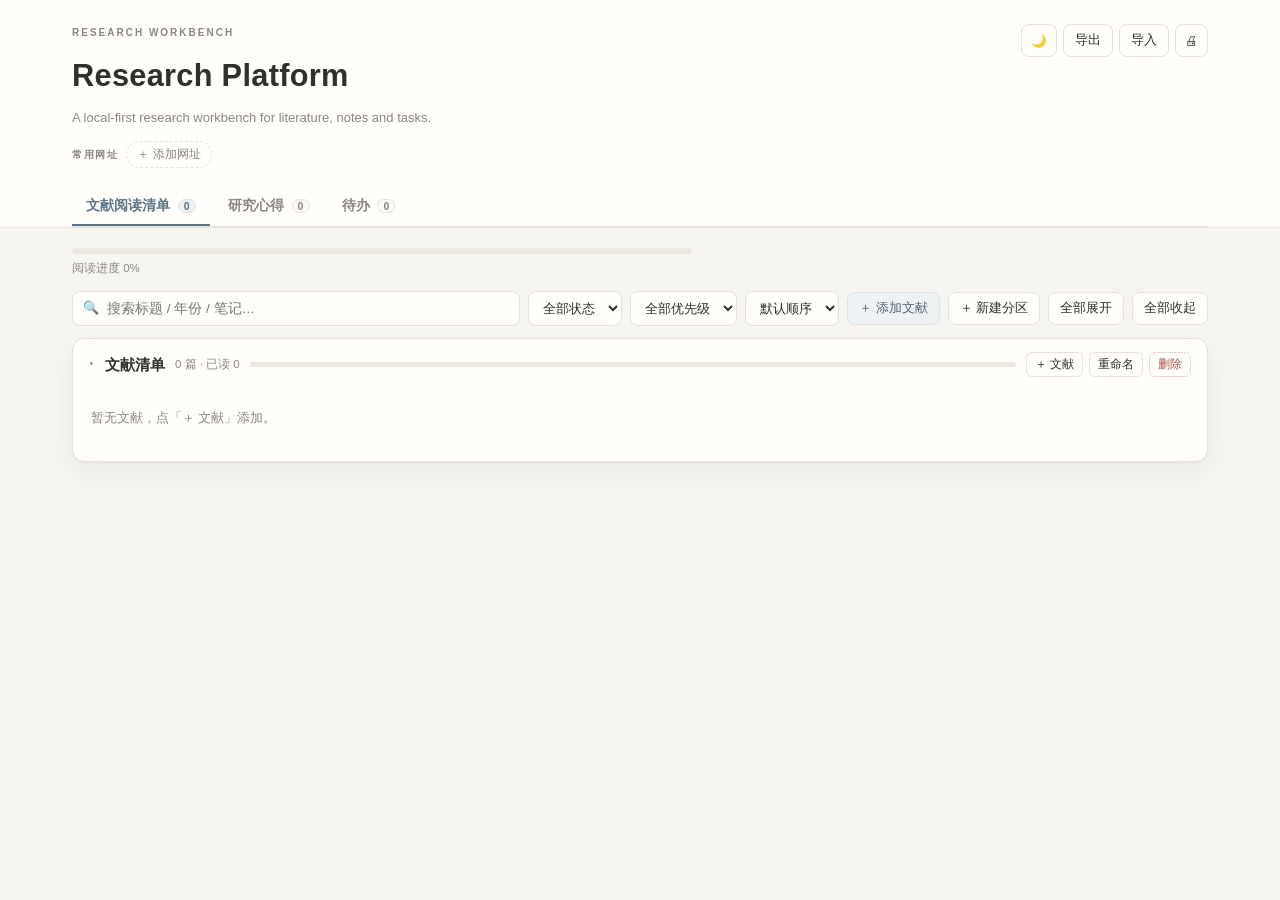
==== index.html @ d60662cf "Initial commit: local-first research platform" ====
<!doctype html>
<html lang="zh-CN">
  <head>
    <meta charset="utf-8" />
    <meta name="viewport" content="width=device-width, initial-scale=1" />
    <title>Research Platform</title>
    <link rel="stylesheet" href="assets/style.css" />
  </head>
  <body data-tab="lit">
    <header class="hero">
      <div class="wrap">
        <div class="hero-top">
          <div>
            <div class="kicker">Research Workbench</div>
            <h1>Research Platform</h1>
            <p class="sub">
              A local-first research workbench for literature, notes and tasks.
            </p>
          </div>
          <div class="hero-actions">
            <button
              class="btn icon"
              id="theme"
              type="button"
              title="切换深色/浅色"
            >
              🌙
            </button>
            <button class="btn" id="export" type="button">导出</button>
            <button class="btn" id="import" type="button">导入</button>
            <button
              class="btn icon"
              id="print"
              type="button"
              title="打印当前模块"
            >
              🖨
            </button>
          </div>
        </div>

        <div class="bookmarks-row" id="bookmarks"></div>

        <nav class="tabs" id="tabs">
          <button class="tab active" type="button" data-tab="lit">
            文献阅读清单 <span class="tab-count" id="tab-lit-count">0</span>
          </button>
          <button class="tab" type="button" data-tab="memo">
            研究心得 <span class="tab-count" id="tab-memo-count">0</span>
          </button>
          <button class="tab" type="button" data-tab="todo">
            待办 <span class="tab-count" id="tab-todo-count">0</span>
          </button>
        </nav>
      </div>
    </header>

    <main class="wrap">
      <section class="module" id="module-lit">
        <div class="module-progress">
          <div class="progress"><div id="progress-bar"></div></div>
          <div class="progress-text" id="progress-text">阅读进度 0%</div>
        </div>
        <div class="module-toolbar">
          <div class="search">
            <span class="ico">🔍</span>
            <input
              id="search"
              type="search"
              placeholder="搜索标题 / 年份 / 笔记…"
            />
          </div>
          <select id="status" title="阅读状态">
            <option value="all">全部状态</option>
            <option value="unread">未读</option>
            <option value="read">已读</option>
            <option value="notes">有笔记</option>
          </select>
          <select id="priority" title="优先级">
            <option value="all">全部优先级</option>
            <option value="5">★★★★★</option>
            <option value="4">★★★★</option>
            <option value="3">★★★</option>
            <option value="2">★★</option>
            <option value="1">★</option>
          </select>
          <select id="sort" title="排序">
            <option value="default">默认顺序</option>
            <option value="priority">按优先级</option>
            <option value="year">按年份</option>
            <option value="title">按标题</option>
          </select>
          <button class="btn primary" id="add" type="button">
            ＋ 添加文献
          </button>
          <button class="btn" id="add-section" type="button">
            ＋ 新建分区
          </button>
          <button class="btn" id="expand" type="button">全部展开</button>
          <button class="btn" id="collapse" type="button">全部收起</button>
        </div>
        <div id="sections"></div>
      </section>

      <section class="module hidden" id="module-memo">
        <div class="module-toolbar">
          <div class="search">
            <span class="ico">🔍</span>
            <input
              id="memo-search"
              type="search"
              placeholder="搜索心得标题 / 正文 / 标签…"
            />
          </div>
          <select id="memo-filter" title="筛选心得">
            <option value="all">全部心得</option>
            <option value="pinned">仅看置顶</option>
          </select>
          <select id="memo-sort" title="心得排序">
            <option value="updated">按更新时间</option>
            <option value="created">按创建时间</option>
            <option value="title">按标题</option>
          </select>
          <button class="btn primary" id="add-memo" type="button">
            ＋ 新建心得
          </button>
        </div>
        <div class="memo-workspace">
          <aside class="memo-sidebar">
            <div class="memo-sidebar-head">
              <span>心得列表</span>
              <span id="memo-sidebar-count">0</span>
            </div>
            <div class="memo-list" id="memo-list"></div>
          </aside>
          <div class="memo-editor" id="memo-editor"></div>
        </div>
      </section>

      <section class="module hidden" id="module-todo">
        <div class="module-toolbar">
          <input
            class="todo-new"
            id="new-todo"
            type="text"
            placeholder="添加待办，回车即可…"
          />
          <select id="new-todo-priority" title="新增待办优先级">
            <option value="medium">中优先级</option>
            <option value="high">高优先级</option>
            <option value="low">低优先级</option>
          </select>
          <button class="btn primary" id="add-todo" type="button">
            ＋ 添加
          </button>
        </div>
        <div class="module-toolbar sub-toolbar">
          <div class="search">
            <span class="ico">🔍</span>
            <input
              id="todo-search"
              type="search"
              placeholder="搜索待办 / 标签 / 备注…"
            />
          </div>
          <select id="todo-filter" title="筛选待办">
            <option value="all">全部</option>
            <option value="active">未完成</option>
            <option value="done">已完成</option>
          </select>
          <select id="todo-sort" title="待办排序">
            <option value="priority">按优先级</option>
            <option value="due">按截止日期</option>
            <option value="created">按创建时间</option>
          </select>
          <button class="btn" id="clear-done" type="button">清除已完成</button>
          <span class="todo-summary" id="todo-summary"></span>
        </div>
        <div id="todo-list" class="todo-list"></div>
      </section>
    </main>

    <div class="modal hidden" id="entry-modal">
      <div class="dialog">
        <h2 id="entry-modal-title">添加文献</h2>
        <div class="form-grid">
          <label class="field full"
            >标题
            <input
              id="f-title"
              placeholder="如：MapMate — 自然语言驱动的地图设计"
          /></label>
          <label class="field"
            >年份 <input id="f-year" placeholder="2026"
          /></label>
          <label class="field"
            >分区
            <select id="f-section"></select>
          </label>
          <label class="field full"
            >链接 <input id="f-link" placeholder="https://doi.org/..."
          /></label>
          <div class="field full">
            <span>优先级</span>
            <div class="star-pick" id="f-stars" role="radiogroup">
              <button type="button" data-star="1" title="1 星">★</button>
              <button type="button" data-star="2" title="2 星">★</button>
              <button type="button" data-star="3" title="3 星">★</button>
              <button type="button" data-star="4" title="4 星">★</button>
              <button type="button" data-star="5" title="5 星">★</button>
            </div>
            <input type="hidden" id="f-priority" value="3" />
          </div>
          <label class="field full"
            >关注点 / 读什么
            <textarea
              id="f-readwhat"
              placeholder="读这篇时重点看什么？"
            ></textarea>
          </label>
          <label class="field full"
            >笔记
            <textarea
              id="f-notes"
              placeholder="也可以之后在独立笔记小窗里写长笔记"
            ></textarea>
          </label>
        </div>
        <div class="dialog-actions">
          <button class="btn" id="entry-cancel" type="button">取消</button>
          <button class="btn primary" id="entry-save" type="button">
            保存
          </button>
        </div>
      </div>
    </div>

    <div class="modal hidden" id="section-modal">
      <div class="dialog" style="max-width: 460px">
        <h2 id="section-modal-title">新建分区</h2>
        <label class="field"
          >分区名称
          <input id="f-section-name" placeholder="如：综述 / 方法 / 数据集"
        /></label>
        <div class="dialog-actions">
          <button class="btn" id="section-cancel" type="button">取消</button>
          <button class="btn primary" id="section-save" type="button">
            保存
          </button>
        </div>
      </div>
    </div>

    <div class="modal hidden" id="bookmark-modal">
      <div class="dialog" style="max-width: 480px">
        <h2 id="bookmark-modal-title">添加固定网址</h2>
        <label class="field"
          >名称
          <input id="bm-title" placeholder="如：Google Scholar / arXiv"
        /></label>
        <label class="field"
          >网址
          <input id="bm-url" placeholder="https://..." />
        </label>
        <div class="dialog-actions">
          <button class="btn" id="bm-cancel" type="button">取消</button>
          <button class="btn primary" id="bm-save" type="button">保存</button>
        </div>
      </div>
    </div>

    <input type="file" id="file" accept=".json,application/json" hidden />
    <div class="toast" id="toast"></div>

    <script src="assets/data.js"></script>
    <script src="assets/app.js"></script>
  </body>
</html>
---- assets/style.css ----
:root {
  --bg: #f6f5f1;
  --panel: #fffefa;
  --panel2: #fbfaf6;
  --ink: #2f2f2c;
  --muted: #8a877f;
  --line: #e6e2d9;
  --accent: #5f7486;
  --accent-soft: #eef2f4;
  --accent-line: #dbe3e8;
  --gold: #c9a227;
  --gold-dim: #ddd6c8;
  --danger: #a8544a;
  --shadow: 0 1px 2px rgba(47, 47, 44, 0.04),
    0 10px 26px rgba(47, 47, 44, 0.06);
  --radius: 12px;
}
[data-theme="dark"] {
  --bg: #1d1d1b;
  --panel: #262624;
  --panel2: #2b2b28;
  --ink: #e9e7e2;
  --muted: #9c9890;
  --line: #3a3935;
  --accent: #9db2c2;
  --accent-soft: #2d3439;
  --accent-line: #3d474e;
  --gold: #d4b45a;
  --gold-dim: #4a463c;
  --danger: #d38b7f;
  --shadow: 0 1px 2px rgba(0, 0, 0, 0.25), 0 10px 26px rgba(0, 0, 0, 0.28);
}
* {
  box-sizing: border-box;
}
html {
  scroll-behavior: smooth;
}
body {
  margin: 0;
  background: var(--bg);
  color: var(--ink);
  font-family: "Segoe UI", "Microsoft YaHei", "PingFang SC", -apple-system,
    BlinkMacSystemFont, sans-serif;
  font-size: 15px;
  line-height: 1.7;
  -webkit-font-smoothing: antialiased;
}
a {
  color: var(--accent);
  text-decoration: none;
}
a:hover {
  text-decoration: underline;
}
button,
input,
select,
textarea {
  font-family: inherit;
}
.wrap {
  max-width: 1180px;
  margin: 0 auto;
  padding: 0 22px;
}
.hero {
  background: var(--panel);
  border-bottom: 1px solid var(--line);
  padding: 24px 0 0;
}
.hero-top {
  display: flex;
  align-items: flex-start;
  justify-content: space-between;
  gap: 16px;
  flex-wrap: wrap;
}
.kicker {
  font-size: 10px;
  letter-spacing: 0.2em;
  text-transform: uppercase;
  color: var(--muted);
  font-weight: 700;
}
.hero h1 {
  font-size: clamp(1.5rem, 2.4vw, 2rem);
  margin: 0.3em 0 0.15em;
  font-weight: 650;
  letter-spacing: 0.01em;
}
.hero .sub {
  margin: 0;
  color: var(--muted);
  font-size: 13px;
}
.hero-actions {
  display: flex;
  gap: 6px;
  flex-wrap: wrap;
}
.read-progress {
  margin-top: 14px;
  max-width: 620px;
}
.progress {
  height: 6px;
  background: #ece8df;
  border-radius: 99px;
  overflow: hidden;
}
[data-theme="dark"] .progress,
[data-theme="dark"] .sec-progress {
  background: #34332f;
}
#progress-bar {
  height: 100%;
  width: 0;
  background: var(--accent);
  transition: width 0.3s;
}
.progress-text {
  font-size: 11.5px;
  color: var(--muted);
  margin-top: 5px;
}
.tabs {
  display: flex;
  gap: 4px;
  margin-top: 20px;
  border-bottom: 1px solid var(--line);
  overflow-x: auto;
}
.tab {
  border: 0;
  background: transparent;
  border-bottom: 2px solid transparent;
  padding: 9px 14px;
  font-size: 13.5px;
  font-weight: 600;
  color: var(--muted);
  cursor: pointer;
  white-space: nowrap;
}
.tab:hover {
  color: var(--ink);
}
.tab.active {
  color: var(--accent);
  border-bottom-color: var(--accent);
}
.tab-count {
  display: inline-block;
  min-width: 18px;
  padding: 0 5px;
  margin-left: 4px;
  border-radius: 99px;
  background: var(--panel2);
  border: 1px solid var(--line);
  font-size: 10.5px;
  color: var(--muted);
  text-align: center;
}
.tab.active .tab-count {
  background: var(--accent-soft);
  border-color: var(--accent-line);
  color: var(--accent);
}
main.wrap {
  padding-top: 18px;
  padding-bottom: 70px;
}
.module {
  padding-top: 2px;
}
.module.hidden {
  display: none;
}
.module-toolbar {
  display: flex;
  gap: 8px;
  align-items: center;
  flex-wrap: wrap;
  margin-bottom: 12px;
}
.sub-toolbar {
  border-top: 1px dashed var(--line);
  padding-top: 10px;
}
.search {
  position: relative;
  flex: 1 1 240px;
  min-width: 180px;
}
.search input {
  width: 100%;
  padding: 9px 12px 9px 34px;
  border: 1px solid var(--line);
  border-radius: 8px;
  background: var(--panel);
  color: var(--ink);
  font-size: 13.5px;
  outline: none;
}
.search input:focus {
  border-color: #c9d5de;
  box-shadow: 0 0 0 3px rgba(111, 131, 149, 0.12);
}
.search .ico {
  position: absolute;
  left: 11px;
  top: 50%;
  transform: translateY(-50%);
  color: var(--muted);
  font-size: 13px;
}
select {
  padding: 8px 10px;
  border: 1px solid var(--line);
  border-radius: 8px;
  background: var(--panel);
  color: var(--ink);
  font-size: 13px;
  outline: none;
  cursor: pointer;
}
.btn {
  border: 1px solid var(--line);
  background: var(--panel);
  color: var(--ink);
  border-radius: 8px;
  padding: 7px 11px;
  font-size: 12.5px;
  cursor: pointer;
  transition: background 0.15s, border-color 0.15s;
  white-space: nowrap;
}
.btn:hover {
  background: #f2f0ea;
  border-color: #dcd7cc;
}
[data-theme="dark"] .btn:hover {
  background: #333330;
}
.btn.primary {
  background: var(--accent-soft);
  border-color: var(--accent-line);
  color: #4f6273;
}
[data-theme="dark"] .btn.primary {
  color: #b9c9d6;
}
.btn.primary:hover {
  background: #e6edf1;
}
[data-theme="dark"] .btn.primary:hover {
  background: #343d43;
}
.btn.tiny {
  padding: 4px 8px;
  font-size: 11.5px;
  border-radius: 6px;
}
.btn.tiny.danger {
  color: var(--danger);
  border-color: #ead9d5;
}
.btn.tiny.danger:hover {
  background: #f7eeec;
}
[data-theme="dark"] .btn.tiny.danger:hover {
  background: #3a2b28;
}
.btn.icon {
  padding: 7px 9px;
}
details.section {
  background: var(--panel);
  border: 1px solid var(--line);
  border-radius: var(--radius);
  margin-bottom: 14px;
  box-shadow: var(--shadow);
  overflow: hidden;
}
details.section > summary {
  list-style: none;
  cursor: pointer;
  display: flex;
  align-items: center;
  gap: 10px;
  padding: 13px 16px;
  flex-wrap: wrap;
}
details.section > summary::-webkit-details-marker {
  display: none;
}
.chev {
  color: var(--muted);
  font-size: 11px;
  transition: transform 0.15s;
  flex: 0 0 auto;
}
details[open] .chev {
  transform: rotate(90deg);
}
.sec-title {
  font-weight: 650;
  font-size: 15px;
}
.sec-meta {
  font-size: 11.5px;
  color: var(--muted);
}
.sec-progress {
  flex: 1 1 120px;
  min-width: 80px;
  height: 5px;
  background: #ece8df;
  border-radius: 99px;
  overflow: hidden;
}
.sec-progress i {
  display: block;
  height: 100%;
  background: var(--accent);
  width: 0;
}
.sec-actions {
  display: flex;
  gap: 6px;
  margin-left: auto;
}
.cards {
  display: grid;
  grid-template-columns: repeat(auto-fill, minmax(360px, 1fr));
  gap: 12px;
  padding: 0 14px 14px;
}
.card {
  background: var(--panel2);
  border: 1px solid var(--line);
  border-radius: 10px;
  padding: 12px 14px;
  display: flex;
  flex-direction: column;
  transition: border-color 0.15s, box-shadow 0.15s;
}
.card:hover {
  border-color: #d8d2c6;
  box-shadow: 0 6px 18px rgba(47, 47, 44, 0.06);
}
[data-theme="dark"] .card:hover {
  border-color: #4a4842;
}
.card.is-read {
  opacity: 0.78;
}
.card-top {
  display: flex;
  align-items: center;
  gap: 8px;
  flex-wrap: wrap;
}
.entry-id {
  font-size: 10.5px;
  font-weight: 700;
  color: var(--accent);
  background: var(--accent-soft);
  border: 1px solid var(--accent-line);
  padding: 1px 6px;
  border-radius: 4px;
}
.stars {
  color: var(--gold);
  font-size: 12.5px;
  letter-spacing: 1px;
}
.stars .dim {
  color: var(--gold-dim);
}
.read-toggle {
  margin-left: auto;
  display: inline-flex;
  align-items: center;
  gap: 6px;
  font-size: 11.5px;
  color: var(--muted);
  cursor: pointer;
  user-select: none;
}
.read-toggle input {
  width: 15px;
  height: 15px;
  accent-color: var(--accent);
  cursor: pointer;
}
.card-title {
  font-size: 14.5px;
  line-height: 1.45;
  margin: 7px 0 5px;
  font-weight: 650;
  cursor: pointer;
  overflow-wrap: anywhere;
}
.card-title:hover {
  color: var(--accent);
}
.card-row {
  display: flex;
  gap: 8px;
  align-items: center;
  flex-wrap: wrap;
  margin-top: 7px;
}
.link {
  font-size: 11.5px;
  font-weight: 600;
}
.tag {
  font-size: 10.5px;
  color: var(--muted);
  border: 1px solid var(--line);
  border-radius: 99px;
  padding: 1px 6px;
  background: var(--panel);
}
.readwhat {
  margin-top: 8px;
  font-size: 12px;
  color: #5e5b54;
  background: var(--panel);
  border: 1px dashed var(--line);
  border-radius: 7px;
  padding: 6px 8px;
}
[data-theme="dark"] .readwhat {
  color: #b8b4ab;
}
.readwhat b {
  color: var(--accent);
  font-size: 10.5px;
  margin-right: 5px;
  font-weight: 700;
}
.note-preview {
  margin-top: 7px;
  font-size: 11.5px;
  color: var(--muted);
  border-left: 2px solid var(--gold-dim);
  padding: 3px 0 3px 8px;
  display: -webkit-box;
  -webkit-line-clamp: 2;
  -webkit-box-orient: vertical;
  overflow: hidden;
}
.card-actions {
  display: flex;
  gap: 6px;
  margin-top: 10px;
  flex-wrap: wrap;
}
.empty-sec {
  grid-column: 1 / -1;
  color: var(--muted);
  font-size: 12.5px;
  padding: 18px 4px;
}
.empty-all {
  text-align: center;
  color: var(--muted);
  padding: 60px 20px;
  border: 1px dashed var(--line);
  border-radius: var(--radius);
}
/* ---- research memos ---- */
.memo-list {
  display: grid;
  grid-template-columns: repeat(auto-fill, minmax(250px, 1fr));
  gap: 10px;
}
.memo {
  background: var(--panel);
  border: 1px solid var(--line);
  border-radius: 10px;
  box-shadow: var(--shadow);
}
.memo.collapsed {
  min-height: 48px;
}
.memo-open {
  width: 100%;
  text-align: left;
  background: transparent;
  border: 0;
  padding: 12px 14px;
  font-size: 13.5px;
  font-weight: 600;
  color: var(--ink);
  cursor: pointer;
  overflow: hidden;
  text-overflow: ellipsis;
  white-space: nowrap;
}
.memo-open:hover {
  color: var(--accent);
}
.memo.expanded {
  grid-column: 1 / -1;
  padding: 14px 16px;
}
.memo-exp-head {
  display: flex;
  align-items: center;
  gap: 8px;
}
.memo-title-input {
  flex: 1;
  border: 0;
  border-bottom: 1px solid transparent;
  background: transparent;
  font-size: 15px;
  font-weight: 650;
  color: var(--ink);
  outline: none;
  padding: 4px 2px;
  font-family: inherit;
}
.memo-title-input:focus {
  border-bottom-color: var(--accent-line);
}
.memo-pin,
.memo-x {
  border: 0;
  background: transparent;
  cursor: pointer;
  padding: 2px 6px;
  line-height: 1;
}
.memo-pin {
  font-size: 16px;
  color: var(--gold-dim);
}
.memo-pin.on {
  color: var(--gold);
}
.memo-x {
  font-size: 18px;
  color: var(--muted);
}
.memo-x:hover {
  color: var(--ink);
}
.memo-tags-row {
  margin-top: 6px;
}
.memo-tags {
  width: 100%;
  border: 1px solid var(--line);
  border-radius: 6px;
  padding: 5px 8px;
  font-size: 11.5px;
  background: var(--panel2);
  color: var(--ink);
  outline: none;
  font-family: inherit;
}
.memo-body {
  width: 100%;
  min-height: 160px;
  resize: vertical;
  border: 1px solid var(--line);
  border-radius: 8px;
  padding: 10px 12px;
  font-size: 13.5px;
  line-height: 1.85;
  background: var(--panel2);
  color: var(--ink);
  outline: none;
  font-family: inherit;
  margin-top: 8px;
}
.memo-body:focus,
.memo-tags:focus {
  border-color: #c9d5de;
  box-shadow: 0 0 0 3px rgba(111, 131, 149, 0.12);
}
.memo-foot {
  display: flex;
  justify-content: space-between;
  align-items: center;
  gap: 10px;
  margin-top: 8px;
  font-size: 11px;
  color: var(--muted);
  flex-wrap: wrap;
}
.memo-empty {
  grid-column: 1 / -1;
  color: var(--muted);
  font-size: 12.5px;
  padding: 18px 2px;
}
/* ---- todos ---- */
.todo-new {
  flex: 1 1 280px;
  min-width: 200px;
  padding: 9px 12px;
  border: 1px solid var(--line);
  border-radius: 8px;
  background: var(--panel);
  color: var(--ink);
  font-size: 13.5px;
  outline: none;
}
.todo-new:focus {
  border-color: #c9d5de;
  box-shadow: 0 0 0 3px rgba(111, 131, 149, 0.12);
}
.todo-summary {
  margin-left: auto;
  font-size: 11.5px;
  color: var(--muted);
}
.todo-list {
  display: flex;
  flex-direction: column;
  gap: 8px;
}
.todo {
  display: flex;
  align-items: flex-start;
  gap: 10px;
  background: var(--panel);
  border: 1px solid var(--line);
  border-radius: 10px;
  box-shadow: var(--shadow);
  padding: 10px 12px;
}
.todo.done {
  opacity: 0.62;
}
.todo-check {
  margin-top: 3px;
}
.todo-check input {
  width: 17px;
  height: 17px;
  accent-color: var(--accent);
  cursor: pointer;
}
.todo-main {
  flex: 1;
  min-width: 0;
}
.todo-title {
  width: 100%;
  border: 0;
  background: transparent;
  font-size: 14px;
  font-weight: 600;
  color: var(--ink);
  outline: none;
  padding: 2px 0;
  font-family: inherit;
}
.todo.done .todo-title {
  text-decoration: line-through;
  color: var(--muted);
}
.todo-meta {
  display: flex;
  gap: 8px;
  align-items: center;
  flex-wrap: wrap;
  margin-top: 6px;
}
.todo-priority {
  border: 1px solid var(--line);
  border-radius: 5px;
  font-size: 11px;
  padding: 2px 6px;
  background: var(--panel2);
  color: var(--ink);
  outline: none;
}
.todo-priority.p-high {
  color: var(--danger);
  border-color: #ead9d5;
}
.todo-priority.p-medium {
  color: #9a7b1e;
  border-color: #e8ddc0;
}
.todo-priority.p-low {
  color: var(--muted);
}
.todo-due {
  border: 1px solid var(--line);
  border-radius: 5px;
  font-size: 11px;
  padding: 2px 6px;
  background: var(--panel2);
  color: var(--ink);
}
.todo-due.overdue {
  color: var(--danger);
  border-color: #ead9d5;
}
.todo-tags {
  flex: 1 1 120px;
  min-width: 100px;
  border: 1px solid var(--line);
  border-radius: 5px;
  font-size: 11px;
  padding: 3px 6px;
  background: var(--panel2);
  color: var(--ink);
  outline: none;
}
.todo-details {
  margin-top: 6px;
}
.todo-details summary {
  cursor: pointer;
  font-size: 11px;
  color: var(--muted);
}
.todo-details textarea {
  width: 100%;
  min-height: 60px;
  margin-top: 5px;
  border: 1px solid var(--line);
  border-radius: 6px;
  padding: 6px 8px;
  font-size: 12px;
  background: var(--panel2);
  color: var(--ink);
  outline: none;
  resize: vertical;
  font-family: inherit;
}
.todo-del {
  border: 0;
  background: transparent;
  color: var(--muted);
  font-size: 17px;
  line-height: 1;
  cursor: pointer;
  padding: 2px 4px;
}
.todo-del:hover {
  color: var(--danger);
}
.todo-empty {
  color: var(--muted);
  font-size: 12.5px;
  padding: 40px 20px;
  text-align: center;
  border: 1px dashed var(--line);
  border-radius: var(--radius);
}
/* ---- modals / forms ---- */
.modal {
  position: fixed;
  inset: 0;
  z-index: 100;
  background: rgba(47, 47, 44, 0.42);
  display: flex;
  align-items: center;
  justify-content: center;
  padding: 20px;
}
.modal.hidden {
  display: none;
}
.dialog {
  width: min(680px, 100%);
  max-height: 90vh;
  overflow: auto;
  background: var(--panel);
  border: 1px solid var(--line);
  border-radius: 14px;
  box-shadow: 0 30px 80px rgba(0, 0, 0, 0.18);
  padding: 20px 22px;
}
.dialog h2 {
  font-size: 16px;
  margin: 0 0 14px;
  font-weight: 650;
}
.form-grid {
  display: grid;
  grid-template-columns: 1fr 1fr;
  gap: 11px;
}
.field {
  display: flex;
  flex-direction: column;
  gap: 5px;
  font-size: 11.5px;
  color: var(--muted);
}
.field.full {
  grid-column: 1 / -1;
}
.field input,
.field select,
.field textarea {
  border: 1px solid var(--line);
  border-radius: 8px;
  padding: 8px 10px;
  font-size: 13px;
  background: var(--panel2);
  color: var(--ink);
  outline: none;
  font-family: inherit;
}
.field textarea {
  min-height: 72px;
  resize: vertical;
}
.field input:focus,
.field select:focus,
.field textarea:focus {
  border-color: #c9d5de;
  box-shadow: 0 0 0 3px rgba(111, 131, 149, 0.12);
}
.star-pick {
  display: flex;
  gap: 2px;
}
.star-pick button {
  border: 0;
  background: transparent;
  font-size: 22px;
  line-height: 1;
  color: #ddd6c8;
  cursor: pointer;
  padding: 0 2px;
}
[data-theme="dark"] .star-pick button {
  color: #4a463c;
}
.star-pick button.on {
  color: var(--gold);
}
.dialog-actions {
  display: flex;
  justify-content: flex-end;
  gap: 8px;
  margin-top: 16px;
}
.toast {
  position: fixed;
  left: 50%;
  bottom: 24px;
  transform: translateX(-50%) translateY(12px);
  opacity: 0;
  background: var(--ink);
  color: var(--panel);
  padding: 8px 14px;
  border-radius: 8px;
  font-size: 12.5px;
  z-index: 200;
  transition: opacity 0.25s, transform 0.25s;
  pointer-events: none;
}
.toast.show {
  opacity: 1;
  transform: translateX(-50%) translateY(0);
}
@media (max-width: 720px) {
  .hero {
    padding: 20px 0 0;
  }
  .cards,
  .memo-list {
    grid-template-columns: 1fr;
  }
  .form-grid {
    grid-template-columns: 1fr;
  }
  .toolbar-inner,
  .wrap {
    padding-left: 14px;
    padding-right: 14px;
  }
  .sec-actions {
    width: 100%;
    margin-left: 0;
  }
  .todo-summary {
    margin-left: 0;
    width: 100%;
  }
}
/* ---- literature progress inside module ---- */
.module-progress {
  max-width: 620px;
  margin: 0 0 12px;
}

/* ---- memo workspace: editor + sidebar list ---- */
.memo-workspace {
  display: flex;
  align-items: stretch;
  gap: 14px;
  min-height: 60vh;
}
.memo-editor {
  flex: 1;
  min-width: 0;
  display: flex;
  flex-direction: column;
  min-height: 520px;
  background: var(--panel);
  border: 1px solid var(--line);
  border-radius: var(--radius);
  box-shadow: var(--shadow);
  padding: 16px;
}
.memo-editor-empty {
  flex: 1;
  display: flex;
  align-items: center;
  justify-content: center;
  text-align: center;
  padding: 30px;
  color: var(--muted);
  font-size: 13px;
}
.memo-editor-head {
  display: flex;
  align-items: center;
  gap: 8px;
}
.memo-editor .memo-title-input {
  font-size: 16px;
}
.memo-editor .memo-body {
  flex: 1;
  min-height: 320px;
}
.memo-sidebar {
  flex: 0 0 300px;
  display: flex;
  flex-direction: column;
  overflow: hidden;
  max-height: 72vh;
  background: var(--panel);
  border: 1px solid var(--line);
  border-radius: var(--radius);
  box-shadow: var(--shadow);
}
.memo-sidebar-head {
  display: flex;
  justify-content: space-between;
  align-items: center;
  padding: 10px 12px;
  border-bottom: 1px solid var(--line);
  font-size: 11.5px;
  color: var(--muted);
}
.memo-sidebar .memo-list {
  flex: 1;
  display: flex;
  flex-direction: column;
  gap: 4px;
  padding: 6px;
  overflow-y: auto;
}
.memo-item {
  display: block;
  width: 100%;
  text-align: left;
  border: 1px solid transparent;
  background: transparent;
  border-radius: 7px;
  padding: 8px 10px;
  cursor: pointer;
}
.memo-item:hover {
  background: var(--panel2);
}
.memo-item.active {
  background: var(--accent-soft);
  border-color: var(--accent-line);
}
.memo-item-title {
  display: block;
  font-size: 12.5px;
  font-weight: 600;
  color: var(--ink);
  overflow: hidden;
  text-overflow: ellipsis;
  white-space: nowrap;
}
.memo-item-meta {
  display: block;
  margin-top: 2px;
  font-size: 10px;
  color: var(--muted);
  overflow: hidden;
  text-overflow: ellipsis;
  white-space: nowrap;
}
.memo-sidebar .memo-empty {
  padding: 16px 10px;
  font-size: 11.5px;
}
@media (max-width: 900px) {
  .memo-workspace {
    flex-direction: column;
  }
  .memo-sidebar {
    flex: 0 0 auto;
    max-height: 40vh;
  }
  .memo-editor {
    min-height: 420px;
  }
}
/* ---- memo workspace: fill viewport, list left / editor right ---- */
.memo-workspace {
  height: calc(100vh - 330px);
  min-height: 520px;
}
.memo-sidebar {
  height: 100%;
  max-height: none;
}
.memo-editor {
  height: 100%;
  min-height: 0;
}
.memo-editor .memo-body {
  min-height: 0;
}
@media (max-width: 900px) {
  .memo-workspace {
    height: auto;
    min-height: 0;
  }
  .memo-sidebar {
    height: auto;
    max-height: 40vh;
  }
  .memo-editor {
    height: auto;
    min-height: 420px;
  }
  .memo-editor .memo-body {
    min-height: 220px;
  }
}
/* ---- fixed bookmarks ---- */
.bookmarks-row {
  display: flex;
  gap: 8px;
  align-items: center;
  flex-wrap: wrap;
  margin-top: 12px;
}
.bookmark-label {
  font-size: 10px;
  letter-spacing: 0.16em;
  text-transform: uppercase;
  color: var(--muted);
  font-weight: 700;
}
.bookmark-chip {
  display: inline-flex;
  align-items: center;
  gap: 6px;
  max-width: 260px;
  padding: 4px 10px;
  font-size: 12px;
  background: var(--panel2);
  border: 1px solid var(--line);
  border-radius: 999px;
}
.bookmark-chip a {
  color: var(--ink);
  text-decoration: none;
  overflow: hidden;
  text-overflow: ellipsis;
  white-space: nowrap;
}
.bookmark-chip a:hover {
  color: var(--accent);
  text-decoration: none;
}
.bookmark-del {
  border: 0;
  background: transparent;
  color: var(--muted);
  cursor: pointer;
  font-size: 13px;
  line-height: 1;
  padding: 0 0 0 2px;
}
.bookmark-del:hover {
  color: var(--danger);
}
.bookmark-add {
  border: 1px dashed var(--line);
  background: transparent;
  color: var(--muted);
  border-radius: 999px;
  padding: 4px 10px;
  font-size: 12px;
  cursor: pointer;
  font-family: inherit;
}
.bookmark-add:hover {
  color: var(--accent);
  border-color: var(--accent-line);
  background: var(--panel2);
}
@media print {
  .bookmarks-row {
    display: none !important;
  }
}
@media print {
  .hero-actions,
  .tabs,
  .module-toolbar,
  .card-actions,
  .sec-actions,
  .modal,
  .toast,
  .memo-x,
  .memo-pin,
  .memo-foot,
  .todo-del,
  .todo-meta {
    display: none !important;
  }
  body {
    background: #fff;
  }
  .module {
    display: none !important;
  }
  body[data-tab="lit"] #module-lit,
  body[data-tab="memo"] #module-memo,
  body[data-tab="todo"] #module-todo {
    display: block !important;
  }
  details.section,
  .memo,
  .todo {
    box-shadow: none;
    break-inside: avoid;
  }
  .cards {
    grid-template-columns: 1fr 1fr;
  }
}
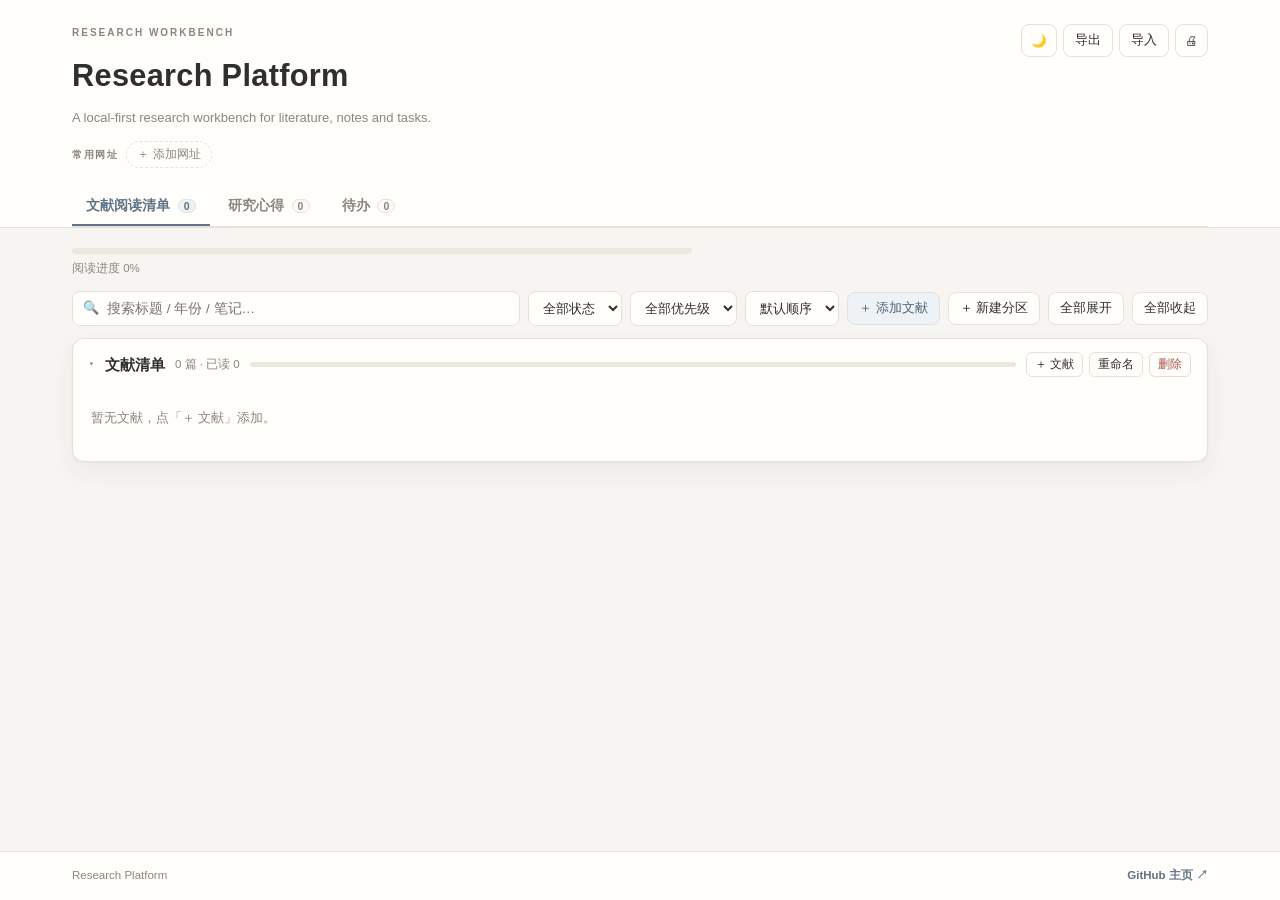
==== commit 0c907e58: "Add GitHub footer and refresh README screenshot" ====
--- a/index.html
+++ b/index.html
@@ -179,6 +179,19 @@
         <div id="todo-list" class="todo-list"></div>
       </section>
     </main>
+
+    <footer class="site-footer">
+      <div class="wrap footer-inner">
+        <span>Research Platform</span>
+        <a
+          href="https://github.com/luoul-123"
+          target="_blank"
+          rel="noopener"
+          aria-label="GitHub 主页"
+          >GitHub 主页 ↗</a
+        >
+      </div>
+    </footer>
 
     <div class="modal hidden" id="entry-modal">
       <div class="dialog">
@@ -272,6 +285,18 @@
     <input type="file" id="file" accept=".json,application/json" hidden />
     <div class="toast" id="toast"></div>
 
+    <script>
+      // 公开默认模式：干净数据，不加载 private 文件。
+      // 私人模式：仅在本机 file:// 或 localhost 下访问 index.html?private=1 时启用。
+      window.PRIVATE_MODE =
+        new URLSearchParams(location.search).get("private") === "1" &&
+        (location.protocol === "file:" ||
+          /^(localhost|127\.0\.0\.1)$/.test(location.hostname));
+      if (window.PRIVATE_MODE) {
+        document.write('<script src="assets/private/state.js"><\/script>');
+        document.write('<script src="assets/private/data.js"><\/script>');
+      }
+    </script>
     <script src="assets/data.js"></script>
     <script src="assets/app.js"></script>
   </body>
--- a/assets/style.css
+++ b/assets/style.css
@@ -38,6 +38,9 @@
 }
 body {
   margin: 0;
+  min-height: 100vh;
+  display: flex;
+  flex-direction: column;
   background: var(--bg);
   color: var(--ink);
   font-family: "Segoe UI", "Microsoft YaHei", "PingFang SC", -apple-system,
@@ -45,6 +48,9 @@
   font-size: 15px;
   line-height: 1.7;
   -webkit-font-smoothing: antialiased;
+}
+.hero {
+  flex: 0 0 auto;
 }
 a {
   color: var(--accent);
@@ -167,8 +173,10 @@
   color: var(--accent);
 }
 main.wrap {
+  width: 100%;
+  flex: 1 0 auto;
   padding-top: 18px;
-  padding-bottom: 70px;
+  padding-bottom: 32px;
 }
 .module {
   padding-top: 2px;
@@ -1022,7 +1030,7 @@
 }
 /* ---- memo workspace: fill viewport, list left / editor right ---- */
 .memo-workspace {
-  height: calc(100vh - 330px);
+  height: calc(100vh - 390px);
   min-height: 520px;
 }
 .memo-sidebar {
@@ -1117,6 +1125,30 @@
   border-color: var(--accent-line);
   background: var(--panel2);
 }
+/* ---- site footer ---- */
+.site-footer {
+  flex: 0 0 auto;
+  margin-top: auto;
+  background: var(--panel);
+  border-top: 1px solid var(--line);
+}
+.footer-inner {
+  display: flex;
+  align-items: center;
+  justify-content: space-between;
+  gap: 12px;
+  padding-top: 14px;
+  padding-bottom: 14px;
+  font-size: 11.5px;
+  color: var(--muted);
+}
+.site-footer a {
+  color: var(--accent);
+  font-weight: 600;
+}
+.site-footer a:hover {
+  text-decoration: underline;
+}
 @media print {
   .bookmarks-row {
     display: none !important;
@@ -1125,6 +1157,7 @@
 @media print {
   .hero-actions,
   .tabs,
+  .site-footer,
   .module-toolbar,
   .card-actions,
   .sec-actions,
